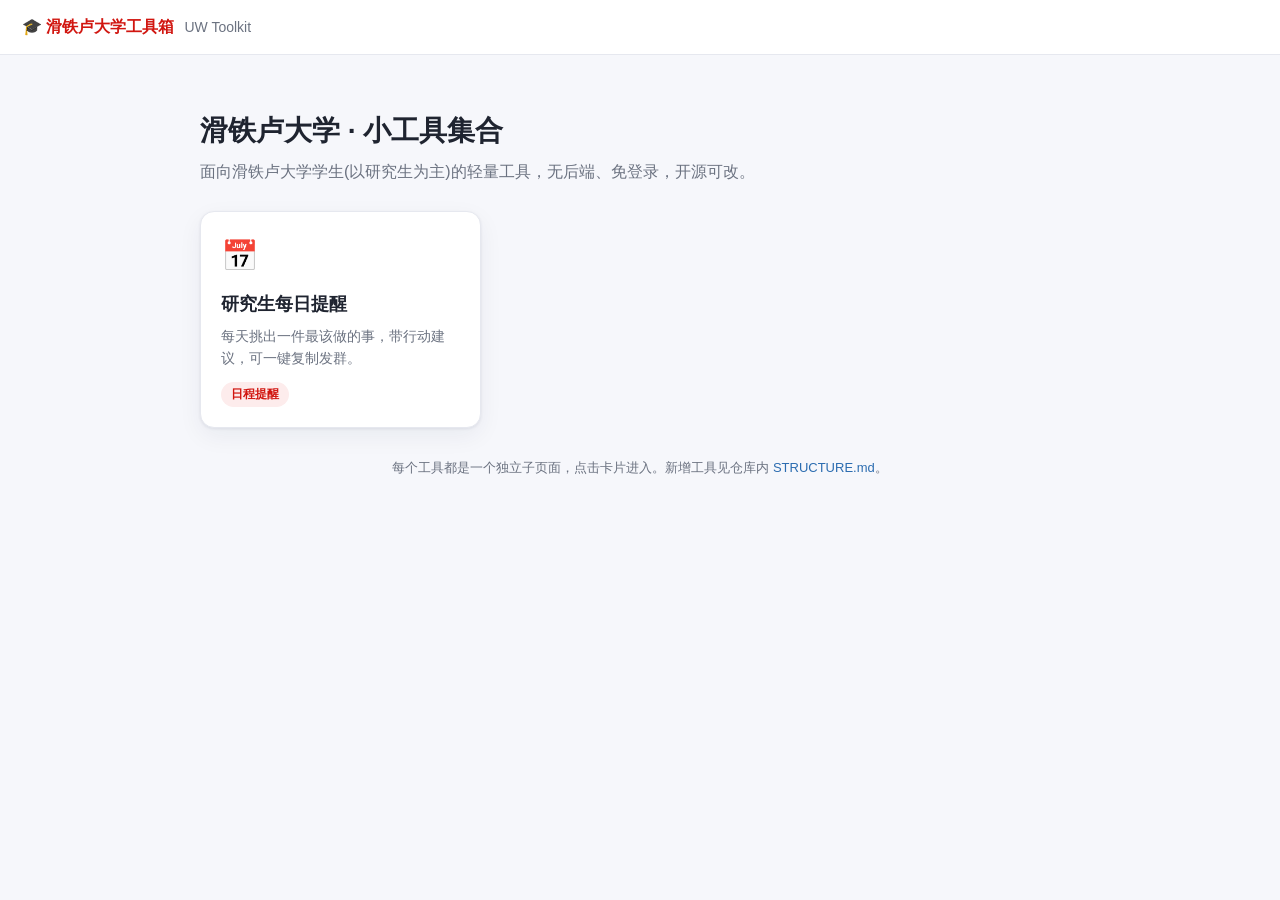
==== index.html @ 338a05df "滑铁卢大学工具箱：研究生每日提醒 + 子App框架 - 主站 index.html 从 apps/manifest.json 自动列出子工具 - 子App daily-reminder：每日提醒/日期" ====
<!DOCTYPE html>
<html lang="zh-CN">
<head>
  <meta charset="UTF-8" />
  <meta name="viewport" content="width=device-width, initial-scale=1.0" />
  <title>滑铁卢大学工具箱 · UW Toolkit</title>
  <link rel="stylesheet" href="assets/style.css" />
</head>
<body>
  <header class="topbar">
    <span class="brand">🎓 滑铁卢大学工具箱</span>
    <span class="crumb">UW Toolkit</span>
  </header>

  <main class="wrap">
    <section class="hero">
      <h1>滑铁卢大学 · 小工具集合</h1>
      <p class="sub">面向滑铁卢大学学生(以研究生为主)的轻量工具，无后端、免登录，开源可改。</p>
    </section>

    <section>
      <div id="app-grid" class="grid">
        <p class="muted">加载中…</p>
      </div>
    </section>

    <footer class="foot">
      <p>每个工具都是一个独立子页面，点击卡片进入。新增工具见仓库内
        <a href="STRUCTURE.md">STRUCTURE.md</a>。</p>
    </footer>
  </main>

  <script>
    fetch('apps/manifest.json')
      .then(function (r) { return r.json(); })
      .then(function (apps) {
        var grid = document.getElementById('app-grid');
        grid.innerHTML = '';
        if (!apps.length) {
          grid.innerHTML = '<p class="muted">还没有子工具，欢迎按 STRUCTURE.md 添加。</p>';
          return;
        }
        apps.forEach(function (a) {
          var card = document.createElement('a');
          card.className = 'app-card';
          card.href = a.path;
          card.innerHTML =
            '<div class="icon">' + (a.icon || '🔧') + '</div>' +
            '<h3>' + (a.title_zh || a.title_en || a.id) + '</h3>' +
            '<p>' + (a.desc_zh || a.desc_en || '') + '</p>' +
            (a.category ? '<span class="tag">' + a.category + '</span>' : '');
          grid.appendChild(card);
        });
      })
      .catch(function (e) {
        document.getElementById('app-grid').innerHTML =
          '<p class="muted">清单加载失败（本地直接打开时请用本地服务器预览）。' + e + '</p>';
      });
  </script>
</body>
</html>
---- assets/style.css ----
:root {
  --bg: #f6f7fb;
  --card: #ffffff;
  --ink: #1f2430;
  --muted: #6b7280;
  --line: #e6e8ef;
  --brand: #d11610;        /* UW Waterloo Red */
  --brand-ink: #ffffff;
  --accent: #2b6cb0;
  --radius: 14px;
  --shadow: 0 1px 3px rgba(20,30,60,.08), 0 8px 24px rgba(20,30,60,.06);
}
* { box-sizing: border-box; }
html, body { margin: 0; }
body {
  font-family: -apple-system, BlinkMacSystemFont, "Segoe UI", "PingFang SC",
    "Hiragino Sans GB", "Microsoft YaHei", sans-serif;
  background: var(--bg);
  color: var(--ink);
  line-height: 1.6;
}
a { color: var(--accent); text-decoration: none; }
a:hover { text-decoration: underline; }

/* 顶栏 */
.topbar {
  display: flex; align-items: center; gap: 10px;
  padding: 14px 22px; background: var(--card);
  border-bottom: 1px solid var(--line); position: sticky; top: 0; z-index: 10;
}
.brand { font-weight: 700; color: var(--brand); }
.crumb { color: var(--muted); font-size: 14px; }

.wrap { max-width: 920px; margin: 0 auto; padding: 28px 20px 60px; }

/* Hero */
.hero h1 { margin: 0 0 6px; font-size: 28px; }
.hero .sub { margin: 0; color: var(--muted); }
section { margin-top: 26px; }

/* 主站网格 */
.grid {
  display: grid; gap: 18px;
  grid-template-columns: repeat(auto-fill, minmax(260px, 1fr));
}
.app-card {
  display: block; background: var(--card); border: 1px solid var(--line);
  border-radius: var(--radius); padding: 20px; box-shadow: var(--shadow);
  transition: transform .12s ease, box-shadow .12s ease;
}
.app-card:hover { transform: translateY(-3px); text-decoration: none; box-shadow: 0 6px 30px rgba(20,30,60,.12); }
.app-card .icon { font-size: 30px; }
.app-card h3 { margin: 10px 0 6px; font-size: 18px; color: var(--ink); }
.app-card p { margin: 0; color: var(--muted); font-size: 14px; }
.app-card .tag {
  display: inline-block; margin-top: 12px; font-size: 12px; padding: 3px 10px;
  border-radius: 999px; background: #fdecec; color: var(--brand); font-weight: 600;
}

/* 控件 */
.controls { display: flex; flex-wrap: wrap; gap: 10px; align-items: center; }
.controls label { font-size: 14px; color: var(--muted); display: flex; align-items: center; gap: 8px; }
.btn {
  border: 1px solid var(--line); background: var(--card); color: var(--ink);
  padding: 9px 16px; border-radius: 10px; cursor: pointer; font-size: 14px;
}
.btn.primary { background: var(--brand); color: var(--brand-ink); border-color: var(--brand); font-weight: 600; }
.btn.ghost:hover { background: #f0f1f6; }
.btn.primary:hover { filter: brightness(1.05); }

/* 提醒卡片 */
.card.reminder {
  background: var(--card); border: 1px solid var(--line); border-radius: var(--radius);
  box-shadow: var(--shadow); padding: 20px;
}
#reminder-text {
  white-space: pre-wrap; margin: 0; font-family: "SF Mono", "Cascadia Code", Consolas, monospace;
  font-size: 14px; line-height: 1.75; color: var(--ink);
}

/* 表格 */
.table-head h2 { font-size: 18px; margin: 0 0 10px; }
.muted { color: var(--muted); font-weight: 400; font-size: 14px; }
.chips { display: flex; flex-wrap: wrap; gap: 8px; margin-bottom: 12px; }
.chip {
  border: 1px solid var(--line); background: var(--card); color: var(--muted);
  padding: 5px 13px; border-radius: 999px; cursor: pointer; font-size: 13px;
}
.chip.active { background: var(--ink); color: #fff; border-color: var(--ink); }
.table-scroll { overflow-x: auto; border: 1px solid var(--line); border-radius: var(--radius); background: var(--card); }
table { border-collapse: collapse; width: 100%; font-size: 14px; }
th, td { text-align: left; padding: 11px 14px; border-bottom: 1px solid var(--line); vertical-align: top; }
th { background: #fafbfe; color: var(--muted); font-weight: 600; position: sticky; top: 0; }
td.act { color: var(--muted); min-width: 220px; }
.cat { display: inline-block; padding: 2px 9px; border-radius: 6px; font-size: 12px; background: #eef1f7; color: #44506b; }
.cat-缴费 { background: #fdecea; color: #c0392b; }
.cat-退费 { background: #fdecea; color: #c0392b; }
.cat-毕业 { background: #fff4e0; color: #b9770e; }
.cat-选课 { background: #e8f3ff; color: #2563eb; }
.cat-退课 { background: #e8f3ff; color: #2563eb; }
.cat-考试 { background: #efeaff; color: #6b46c1; }
.cat-假期 { background: #e8f8ef; color: #1f8a4c; }
.cat-成绩 { background: #f0f4ff; color: #344675; }
.cat-Co-op { background: #fdf0f6; color: #b83280; }

.foot { margin-top: 30px; color: var(--muted); font-size: 13px; text-align: center; }
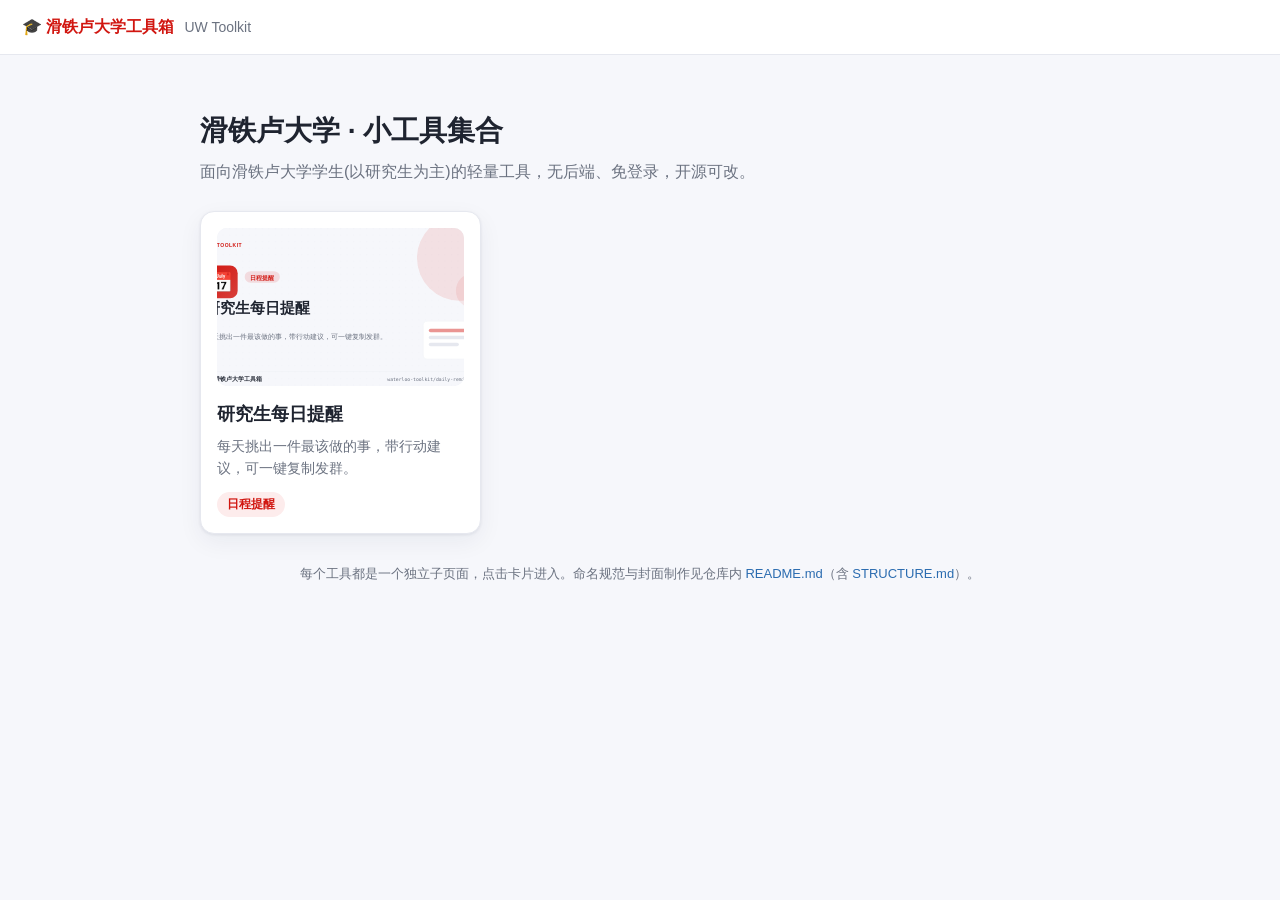
==== commit b89d7da9: "增加子 App 封面统一生成器与封面规范 - 新增 assets/gen_cover.py：统一生成 1200x630 cover.svg，按 category 自动配色 - 为 daily-remi" ====
--- a/index.html
+++ b/index.html
@@ -25,8 +25,8 @@
     </section>
 
     <footer class="foot">
-      <p>每个工具都是一个独立子页面，点击卡片进入。新增工具见仓库内
-        <a href="STRUCTURE.md">STRUCTURE.md</a>。</p>
+      <p>每个工具都是一个独立子页面，点击卡片进入。命名规范与封面制作见仓库内
+        <a href="README.md">README.md</a>（含 <a href="STRUCTURE.md">STRUCTURE.md</a>）。</p>
     </footer>
   </main>
 
@@ -44,8 +44,11 @@
           var card = document.createElement('a');
           card.className = 'app-card';
           card.href = a.path;
+          var cover = a.cover
+            ? '<img class="cover" src="' + a.cover + '" alt="' + (a.title_zh || a.id) + ' 封面" loading="lazy" />'
+            : '<div class="icon">' + (a.icon || '🔧') + '</div>';
           card.innerHTML =
-            '<div class="icon">' + (a.icon || '🔧') + '</div>' +
+            cover +
             '<h3>' + (a.title_zh || a.title_en || a.id) + '</h3>' +
             '<p>' + (a.desc_zh || a.desc_en || '') + '</p>' +
             (a.category ? '<span class="tag">' + a.category + '</span>' : '');
--- a/assets/style.css
+++ b/assets/style.css
@@ -45,12 +45,16 @@
 }
 .app-card {
   display: block; background: var(--card); border: 1px solid var(--line);
-  border-radius: var(--radius); padding: 20px; box-shadow: var(--shadow);
+  border-radius: var(--radius); padding: 16px; box-shadow: var(--shadow);
   transition: transform .12s ease, box-shadow .12s ease;
 }
 .app-card:hover { transform: translateY(-3px); text-decoration: none; box-shadow: 0 6px 30px rgba(20,30,60,.12); }
+.app-card .cover {
+  display: block; width: 100%; height: 158px; object-fit: cover;
+  border-radius: 10px; margin-bottom: 14px; background: #f0f1f6;
+}
 .app-card .icon { font-size: 30px; }
-.app-card h3 { margin: 10px 0 6px; font-size: 18px; color: var(--ink); }
+.app-card h3 { margin: 0 0 6px; font-size: 18px; color: var(--ink); }
 .app-card p { margin: 0; color: var(--muted); font-size: 14px; }
 .app-card .tag {
   display: inline-block; margin-top: 12px; font-size: 12px; padding: 3px 10px;
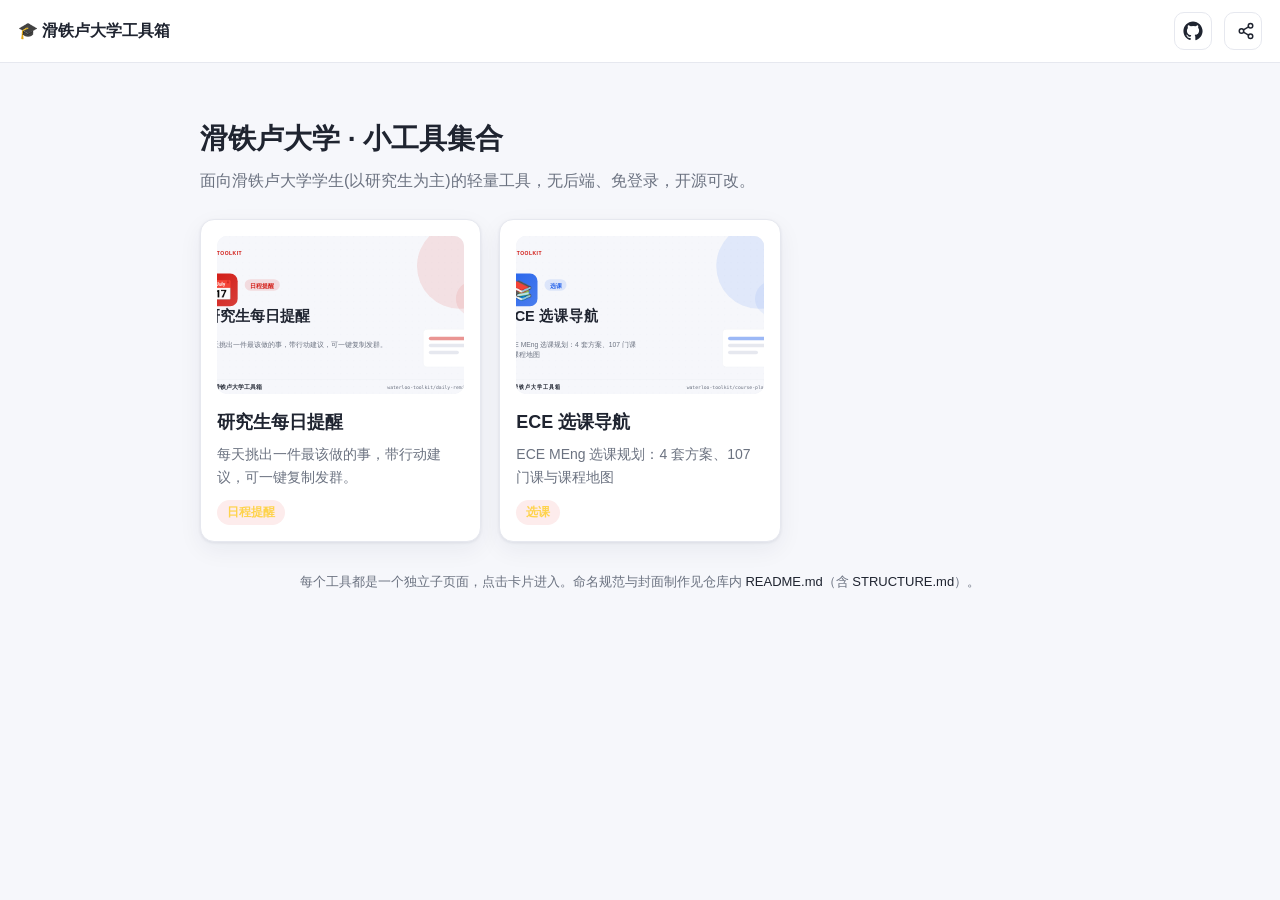
==== commit 0394e80b: "style: unify topbar across all pages — add GitHub + share buttons (top-actions) to course-planner an" ====
--- a/index.html
+++ b/index.html
@@ -8,8 +8,15 @@
 </head>
 <body>
   <header class="topbar">
-    <span class="brand">🎓 滑铁卢大学工具箱</span>
-    <span class="crumb">UW Toolkit</span>
+    <a class="brand" href="./">🎓 滑铁卢大学工具箱</a>
+    <div class="top-actions">
+      <a class="icon-btn" href="https://github.com/HairuoLiu/waterloo-toolkit" target="_blank" rel="noopener" aria-label="在 GitHub 查看源码" title="在 GitHub 查看源码">
+        <svg viewBox="0 0 24 24" width="20" height="20" fill="currentColor" aria-hidden="true"><path d="M12 .5C5.7.5.5 5.7.5 12c0 5.1 3.3 9.4 7.9 10.9.6.1.8-.3.8-.6v-2c-3.2.7-3.9-1.4-3.9-1.4-.5-1.3-1.3-1.7-1.3-1.7-1.1-.7.1-.7.1-.7 1.2.1 1.8 1.2 1.8 1.2 1 1.8 2.7 1.3 3.4 1 .1-.8.4-1.3.7-1.6-2.6-.3-5.3-1.3-5.3-5.7 0-1.3.5-2.3 1.2-3.1-.1-.3-.5-1.5.1-3.1 0 0 1-.3 3.3 1.2a11.5 11.5 0 0 1 6 0C17 4.7 18 5 18 5c.6 1.6.2 2.8.1 3.1.8.8 1.2 1.8 1.2 3.1 0 4.4-2.7 5.4-5.3 5.7.4.4.8 1.1.8 2.2v3.3c0 .3.2.7.8.6 4.6-1.5 7.9-5.8 7.9-10.9C23.5 5.7 18.3.5 12 .5z"/></svg>
+      </a>
+      <button class="icon-btn" id="share-btn" aria-label="分享此页面" title="分享此页面">
+        <svg viewBox="0 0 24 24" width="20" height="20" fill="none" stroke="currentColor" stroke-width="2" stroke-linecap="round" stroke-linejoin="round" aria-hidden="true"><circle cx="18" cy="5" r="3"/><circle cx="6" cy="12" r="3"/><circle cx="18" cy="19" r="3"/><line x1="8.6" y1="13.5" x2="15.4" y2="17.5"/><line x1="15.4" y1="6.5" x2="8.6" y2="10.5"/></svg>
+      </button>
+    </div>
   </header>
 
   <main class="wrap">
@@ -60,5 +67,28 @@
           '<p class="muted">清单加载失败（本地直接打开时请用本地服务器预览）。' + e + '</p>';
       });
   </script>
+
+  <div class="toast" id="toast" hidden></div>
+  <script>
+    (function () {
+      var sb = document.getElementById('share-btn');
+      function toast(m) {
+        var t = document.getElementById('toast'); if (!t) return;
+        t.textContent = m; t.hidden = false; clearTimeout(toast._t);
+        toast._t = setTimeout(function () { t.hidden = true; }, 1800);
+      }
+      function copy(u) {
+        if (navigator.clipboard && navigator.clipboard.writeText) return navigator.clipboard.writeText(u);
+        var ta = document.createElement('textarea'); ta.value = u; document.body.appendChild(ta); ta.select();
+        try { document.execCommand('copy'); } catch (e) {}
+        document.body.removeChild(ta); return Promise.resolve();
+      }
+      if (sb) sb.addEventListener('click', function () {
+        var d = { title: '滑铁卢大学工具箱', text: '滑铁卢大学工具箱 · UW Toolkit', url: location.href };
+        if (navigator.share) { navigator.share(d).catch(function () {}); }
+        else { copy(location.href).then(function () { toast('链接已复制，去分享吧'); }); }
+      });
+    })();
+  </script>
 </body>
 </html>
--- a/assets/style.css
+++ b/assets/style.css
@@ -4,9 +4,10 @@
   --ink: #1f2430;
   --muted: #6b7280;
   --line: #e6e8ef;
-  --brand: #d11610;        /* UW Waterloo Red */
-  --brand-ink: #ffffff;
-  --accent: #2b6cb0;
+  --brand: #FED34C;          /* UW Gold (Pantone 122) */
+  --brand-deep: #EAAB00;     /* UW Gold level 4 */
+  --brand-ink: #1f2430;      /* 黑字配金底 */
+  --accent: #1f2430;
   --radius: 14px;
   --shadow: 0 1px 3px rgba(20,30,60,.08), 0 8px 24px rgba(20,30,60,.06);
 }
@@ -22,14 +23,31 @@
 a { color: var(--accent); text-decoration: none; }
 a:hover { text-decoration: underline; }
 
-/* 顶栏 */
+/* ============================================================
+   顶栏（全站统一规范 · 每个页面都必须包含）
+   结构：左 = brand / 返回首页链接；右 = .top-actions（GitHub 源码 + 分享按钮）。
+   强制项：右上角必须同时有「GitHub 图标链接」和「分享按钮」，二者之间用分隔线隔开。
+   全站一致性由本文件唯一提供，子 App 禁止自创一套顶栏样式。
+   ============================================================ */
 .topbar {
-  display: flex; align-items: center; gap: 10px;
-  padding: 14px 22px; background: var(--card);
+  display: flex; align-items: center; justify-content: space-between; gap: 10px;
+  padding: 12px 18px; background: var(--card);
   border-bottom: 1px solid var(--line); position: sticky; top: 0; z-index: 10;
 }
-.brand { font-weight: 700; color: var(--brand); }
+.brand { display: flex; align-items: center; gap: 10px; font-weight: 700; color: var(--ink); }
+.brand:hover { text-decoration: none; }
+.uw-logo { display: inline-flex; }
+.uw-logo svg { display: block; }
+.brand-text { font-size: 16px; line-height: 1; }
 .crumb { color: var(--muted); font-size: 14px; }
+.top-actions { display: flex; align-items: center; gap: 6px; }
+.top-actions .icon-btn + .icon-btn { margin-left: 6px; padding-left: 12px; border-left: 1px solid var(--line); }
+.icon-btn {
+  width: 38px; height: 38px; border-radius: 10px; border: 1px solid var(--line);
+  background: var(--card); color: var(--ink); display: inline-flex;
+  align-items: center; justify-content: center; cursor: pointer; transition: all .12s ease;
+}
+.icon-btn:hover { text-decoration: none; background: #f0f1f6; border-color: var(--brand-deep); color: var(--brand-deep); }
 
 .wrap { max-width: 920px; margin: 0 auto; padding: 28px 20px 60px; }
 
@@ -71,6 +89,7 @@
 .btn.primary { background: var(--brand); color: var(--brand-ink); border-color: var(--brand); font-weight: 600; }
 .btn.ghost:hover { background: #f0f1f6; }
 .btn.primary:hover { filter: brightness(1.05); }
+.btn:disabled { opacity: .4; cursor: not-allowed; }
 
 /* 提醒卡片 */
 .card.reminder {
@@ -91,6 +110,12 @@
   padding: 5px 13px; border-radius: 999px; cursor: pointer; font-size: 13px;
 }
 .chip.active { background: var(--ink); color: #fff; border-color: var(--ink); }
+
+/* 学年已固化为静态 header（单一学年时不显示选择器），见 .year-badge */
+.year-badge {
+  font-size: 15px; font-weight: 700; color: var(--brand-ink);
+  background: var(--brand); padding: 6px 16px; border-radius: 999px; white-space: nowrap;
+}
 .table-scroll { overflow-x: auto; border: 1px solid var(--line); border-radius: var(--radius); background: var(--card); }
 table { border-collapse: collapse; width: 100%; font-size: 14px; }
 th, td { text-align: left; padding: 11px 14px; border-bottom: 1px solid var(--line); vertical-align: top; }
@@ -108,3 +133,215 @@
 .cat-Co-op { background: #fdf0f6; color: #b83280; }
 
 .foot { margin-top: 30px; color: var(--muted); font-size: 13px; text-align: center; }
+
+/* 视图切换 + 筛选区 */
+.view-head { display: flex; align-items: center; justify-content: space-between; gap: 12px; margin-top: 18px; flex-wrap: wrap; }
+.view-tabs { display: flex; gap: 8px; margin-top: 0; }
+.tab {
+  border: 1px solid var(--line); background: var(--card); color: var(--muted);
+  padding: 8px 16px; border-radius: 10px; cursor: pointer; font-size: 14px; font-weight: 600;
+}
+.tab.active { background: var(--brand); color: var(--brand-ink); border-color: var(--brand); }
+
+/* 月历 */
+.cal-section { margin-top: 18px; }
+.cal-nav { display: flex; align-items: center; gap: 10px; margin-bottom: 12px; flex-wrap: wrap; }
+.cal-title { font-size: 17px; font-weight: 700; min-width: 116px; text-align: center; }
+.cal-grid { background: var(--card); border: 1px solid var(--line); border-radius: var(--radius); overflow: hidden; }
+.cal-dow-row, .cal-cells { display: grid; grid-template-columns: repeat(7, 1fr); }
+.cal-dow-row span {
+  padding: 10px 0; text-align: center; font-size: 13px; color: var(--muted);
+  font-weight: 600; background: #fafbfe; border-bottom: 1px solid var(--line);
+}
+.cal-cell {
+  height: 94px; max-height: 94px; overflow: hidden;
+  border-right: 1px solid var(--line); border-bottom: 1px solid var(--line);
+  padding: 6px 6px; font-size: 12px; cursor: pointer; transition: background .1s ease;
+}
+.cal-cell:hover { background: #f3f5fb; }
+.cal-cell.empty { background: #fbfbfd; cursor: default; }
+.cal-cell.empty:hover { background: #fbfbfd; }
+.cal-cell.today { box-shadow: inset 0 0 0 2px var(--brand); }
+.daynum { font-weight: 700; font-size: 12px; color: var(--ink); margin-bottom: 4px; }
+.cal-cell.empty .daynum { display: none; }
+.cal-chip {
+  background: #fff; border: 1px solid var(--line); border-left: 3px solid #888;
+  border-radius: 6px; padding: 2px 5px; margin-bottom: 3px; font-size: 11px; line-height: 1.3;
+  white-space: nowrap; overflow: hidden; text-overflow: ellipsis;
+}
+.cal-chip:hover { filter: brightness(0.97); }
+.cal-more { font-size: 11px; color: var(--muted); padding-left: 4px; cursor: pointer; }
+
+/* 详情面板 */
+.cal-detail { margin-top: 16px; background: var(--card); border: 1px solid var(--line); border-radius: var(--radius); padding: 16px; box-shadow: var(--shadow); }
+.cal-detail-empty { color: var(--muted); }
+.cal-detail-head { font-weight: 700; margin-bottom: 10px; }
+.cal-detail-item { background: #fafbfe; border: 1px solid var(--line); border-radius: 8px; padding: 10px 12px; margin-bottom: 10px; }
+.cal-detail-item:last-child { margin-bottom: 0; }
+.cal-detail-item .zh { font-weight: 600; font-size: 15px; }
+.cal-detail-item .en { color: var(--muted); font-size: 13px; margin-top: 2px; }
+.cal-detail-item .meta { margin-top: 6px; display: flex; gap: 8px; align-items: center; flex-wrap: wrap; font-size: 12px; color: var(--muted); }
+.cal-detail-item .act { margin-top: 6px; color: #374151; font-size: 13px; line-height: 1.5; }
+
+
+  /* ===== 顶部提醒中心（今日/本周/本月） ===== */
+  .remind-hub {
+    margin-top: 22px; background: linear-gradient(180deg, #fffdf3 0%, #fff7df 100%);
+    border: 1px solid var(--brand); border-radius: var(--radius); box-shadow: var(--shadow);
+    padding: 16px 18px;
+  }
+  .remind-tabs { display: flex; gap: 8px; margin-bottom: 10px; flex-wrap: wrap; }
+  .rtab {
+    display: inline-flex; align-items: center; gap: 6px;
+    border: 1px solid var(--line); background: var(--card); color: var(--ink);
+    padding: 7px 14px; border-radius: 999px; cursor: pointer; font-size: 14px; font-weight: 600;
+    transition: all .12s ease;
+  }
+  .rtab:hover { border-color: var(--brand-deep); }
+  .rtab.active { background: var(--brand); color: var(--brand-ink); border-color: var(--brand-deep); }
+  /* copy-range 图标已移除：复制改由信息下方显式按钮承担 */
+  .remind-hint { font-size: 13px; color: var(--muted); line-height: 1.6; }
+  .remind-hint b, .remind-hint strong { color: var(--ink); font-weight: 600; }
+  .remind-body { display: none; }
+  /* 信息下方的显式“复制文案”按钮 */
+  .remind-copy {
+    margin-top: 12px; display: inline-flex; align-items: center; gap: 6px;
+    border: 1px solid var(--brand-deep); background: var(--brand); color: var(--brand-ink);
+    padding: 8px 16px; border-radius: 999px; cursor: pointer; font-size: 14px; font-weight: 600;
+    transition: background .12s ease, transform .12s ease;
+  }
+  .remind-copy:hover { background: var(--brand-deep); }
+  .remind-copy:active { transform: scale(.98); }
+  /* 提醒中心清单（今日/本周/本月具体节点 + 倒数） */
+  .rh-head { font-size: 14px; font-weight: 600; color: var(--ink); margin-bottom: 8px; }
+  .rh-head b { color: var(--brand-deep); }
+  .rh-list { list-style: none; margin: 0; padding: 0; display: flex; flex-direction: column; gap: 6px; }
+  .rh-item { display: flex; align-items: center; gap: 8px; font-size: 13px; }
+  .rh-dot { width: 8px; height: 8px; border-radius: 50%; flex: 0 0 8px; }
+  .rh-title { font-weight: 600; color: var(--ink); flex: 1 1 auto; min-width: 0; }
+  .rh-date { color: var(--muted); font-size: 12px; flex: 0 0 auto; }
+  .rh-tag { flex: 0 0 auto; font-size: 12px; padding: 1px 9px; border-radius: 999px; background: #eef1f7; color: #44506b; white-space: nowrap; }
+  .rh-tag.today { background: var(--brand); color: var(--brand-ink); font-weight: 600; }
+  .rh-tag.soon { background: #fff4e0; color: #b9770e; font-weight: 600; }
+  .rh-tag.ongoing { background: #e8f8ef; color: #1f8a4c; font-weight: 600; }
+  .rh-more { margin-top: 8px; font-size: 12px; color: var(--muted); }
+  .rh-empty { font-size: 13px; color: var(--muted); }
+  .rh-empty b { color: var(--ink); }
+
+  /* 控件微调 */
+  .controls .pick { font-weight: 600; color: var(--ink); }
+  .controls .pick input[type="date"] { font-family: inherit; padding: 8px 10px; border: 1px solid var(--line); border-radius: 10px; background: var(--card); color: var(--ink); }
+
+  /* ===== 主区 ===== */
+  .view-main { position: relative; min-width: 0; margin-top: 26px; }
+
+  /* ===== 浮动类别筛选（橱窗）—— 浮在日历右上角上方 ===== */
+  .cat-fab {
+    position: absolute; top: 2px; right: 2px; z-index: 40;
+    width: 46px; height: 46px; border-radius: 50%; border: none; cursor: pointer;
+    background: var(--brand); color: var(--brand-ink);
+    box-shadow: 0 6px 20px rgba(20,30,60,.18); display: flex; align-items: center; justify-content: center;
+    transition: transform .12s ease, box-shadow .12s ease;
+  }
+  .cat-fab:hover { transform: translateY(-2px); box-shadow: 0 10px 26px rgba(20,30,60,.24); }
+  .cat-fab:active { transform: translateY(0); }
+  .cat-fab-dot {
+    position: absolute; top: 6px; right: 6px; width: 12px; height: 12px; border-radius: 50%;
+    background: transparent; box-shadow: 0 0 0 2px #fff;
+  }
+  .cat-fab-dot.show { background: var(--accent); }
+  .cat-pop {
+    position: absolute; top: 54px; right: 2px; z-index: 41; width: 220px;
+    background: var(--card); border: 1px solid var(--line); border-radius: 14px;
+    box-shadow: 0 12px 40px rgba(20,30,60,.2); overflow: hidden;
+    animation: pop .14s ease;
+  }
+  .cat-pop-head {
+    display: flex; align-items: center; justify-content: space-between;
+    padding: 12px 14px; font-weight: 700; font-size: 14px; border-bottom: 1px solid var(--line);
+    background: #fffdf3;
+  }
+  .cat-pop-close {
+    width: 26px; height: 26px; border-radius: 50%; border: 1px solid var(--line);
+    background: #f6f7fb; color: var(--muted); font-size: 18px; line-height: 1; cursor: pointer;
+  }
+  .cat-pop-close:hover { background: #eceef4; color: var(--ink); }
+  .cat-pop-list { padding: 8px; display: flex; flex-direction: column; gap: 4px; max-height: 320px; overflow-y: auto; }
+  .cat-pop-item {
+    display: flex; align-items: center; gap: 10px; text-align: left;
+    border: 1px solid transparent; background: transparent; color: var(--ink);
+    padding: 9px 10px; border-radius: 9px; cursor: pointer; font-size: 14px; transition: all .12s ease;
+  }
+  .cat-pop-item:hover { background: #f3f5fb; }
+  .cat-pop-item.active { background: var(--brand); color: var(--brand-ink); font-weight: 600; }
+  .cat-pop-item .dot { width: 10px; height: 10px; border-radius: 50%; flex: 0 0 10px; }
+  .cat-pop-item.active .dot { box-shadow: 0 0 0 2px rgba(0,0,0,.25); }
+
+  /* 今日胶囊按钮 */
+  .btn.ghost.today-pill { background: var(--brand); color: var(--brand-ink); border-color: var(--brand-deep); font-weight: 600; }
+  .btn.ghost.today-pill:hover { background: var(--brand-deep); color: var(--brand-ink); filter: none; }
+
+  /* toast */
+  .toast {
+    position: fixed; left: 50%; bottom: 32px; transform: translateX(-50%);
+    z-index: 60; background: var(--brand-ink); color: #fff; padding: 10px 18px;
+    border-radius: 999px; font-size: 14px; box-shadow: 0 8px 24px rgba(20,30,60,.28);
+  }
+  .toast[hidden] { display: none; }
+
+  /* ===== 日期详情模态 ===== */
+  .detail-backdrop {
+    position: fixed; inset: 0; background: rgba(18,22,34,.5); -webkit-backdrop-filter: blur(2px); backdrop-filter: blur(2px);
+    display: none; align-items: flex-start; justify-content: center; z-index: 50; padding: 48px 16px;
+    overflow-y: auto;
+  }
+  .detail-backdrop.open { display: flex; }
+  .detail-modal {
+    position: relative; width: 100%; max-width: 560px; background: var(--card);
+    border-radius: 16px; box-shadow: 0 20px 60px rgba(15,23,42,.28); padding: 22px 22px 18px;
+    animation: pop .16s ease;
+  }
+  @keyframes pop { from { transform: translateY(8px) scale(.98); opacity: 0; } to { transform: none; opacity: 1; } }
+  .detail-close {
+    position: absolute; top: 12px; right: 14px; width: 32px; height: 32px; border-radius: 50%;
+    border: 1px solid var(--line); background: #f6f7fb; color: var(--muted); font-size: 20px;
+    line-height: 1; cursor: pointer;
+  }
+  .detail-close:hover { background: #eceef4; color: var(--ink); }
+  .detail-modal .cal-detail { margin-top: 6px; border: none; box-shadow: none; padding: 0; background: transparent; }
+  .detail-modal .cal-detail-head { font-size: 17px; }
+  .detail-modal .cal-detail-item { box-shadow: var(--shadow); }
+
+  /* ===== 响应式 ===== */
+  @media (max-width: 820px) {
+    .wrap { padding: 20px 14px 48px; }
+    .hero h1 { font-size: 23px; }
+    /* 移动端：日历格固定高度 + 裁剪，保证 6 行始终可见、不再随内容撑高 */
+    .cal-cell { height: 80px; max-height: 80px; overflow: hidden; font-size: 11px; padding: 4px 3px; }
+    .daynum { font-size: 11px; }
+    /* chip 允许换行（不再横向溢出截断），超出两行截断避免撑破格子 */
+    .cal-chip {
+      font-size: 10px; padding: 2px 4px; white-space: normal; line-height: 1.25;
+      display: -webkit-box; -webkit-line-clamp: 2; -webkit-box-orient: vertical; overflow: hidden;
+    }
+    .cal-nav { gap: 6px; }
+    .cal-title { min-width: 92px; font-size: 15px; }
+    .controls { gap: 8px; }
+    .controls .pick { width: 100%; display: flex; justify-content: space-between; align-items: center; }
+    .controls .btn { flex: 1 1 auto; }
+    .detail-backdrop { padding: 0; align-items: stretch; }
+    .detail-modal { max-width: none; border-radius: 0; min-height: 100%; padding-top: 28px; }
+    /* 浮动类别筛选 → 移动端同样浮在日历右上角 */
+    .cat-fab { top: 2px; right: 2px; width: 44px; height: 44px; }
+    .cat-pop {
+      top: 50px; right: 2px; width: min(220px, calc(100vw - 16px));
+      border-radius: 14px; box-shadow: 0 12px 40px rgba(20,30,60,.2); max-height: 60vh;
+    }
+    .cat-pop-list { max-height: 44vh; }
+  }
+  @media (max-width: 480px) {
+    .cal-cell { height: 66px; max-height: 66px; }
+    .cal-dow-row span { font-size: 11px; padding: 8px 0; }
+    .rtab { padding: 6px 13px; font-size: 13px; }
+    .cal-nav .btn { padding: 7px 10px; font-size: 13px; }
+  }
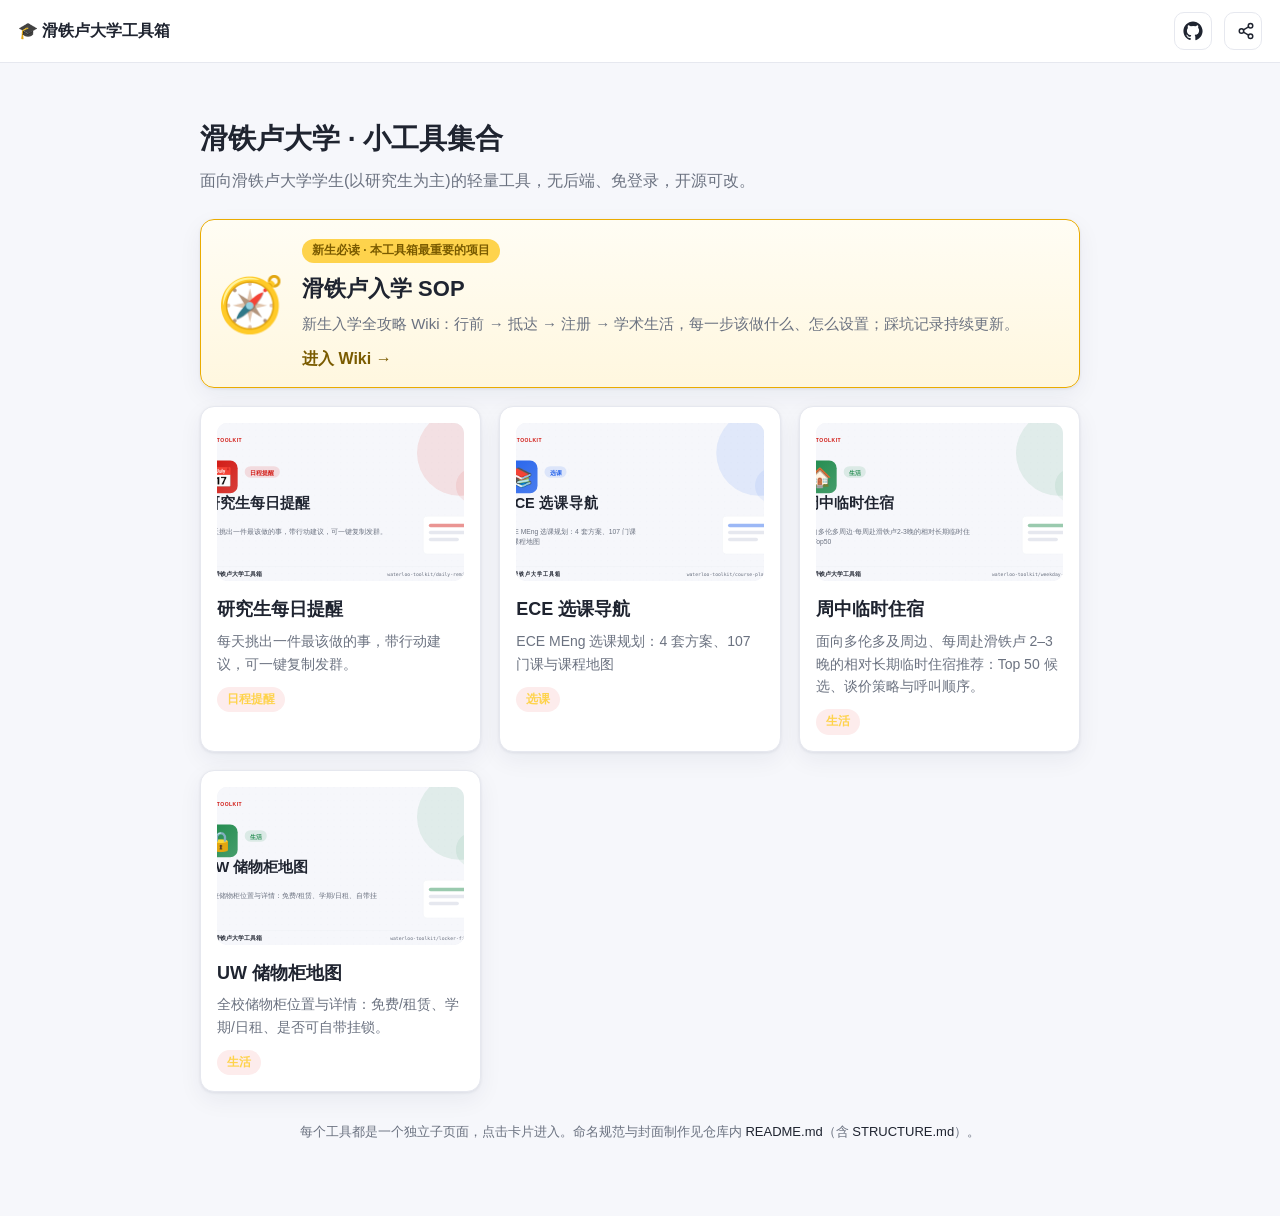
==== commit eadaf2c2: "feat(sop): add Waterloo onboarding SOP wiki (featured, top of site) + manifest/main/style wiring" ====
--- a/index.html
+++ b/index.html
@@ -47,18 +47,34 @@
           grid.innerHTML = '<p class="muted">还没有子工具，欢迎按 STRUCTURE.md 添加。</p>';
           return;
         }
+        // featured 置顶（其余保持原顺序）
+        apps = apps.slice().sort(function (a, b) { return (b.featured ? 1 : 0) - (a.featured ? 1 : 0); });
         apps.forEach(function (a) {
           var card = document.createElement('a');
-          card.className = 'app-card';
           card.href = a.path;
-          var cover = a.cover
-            ? '<img class="cover" src="' + a.cover + '" alt="' + (a.title_zh || a.id) + ' 封面" loading="lazy" />'
-            : '<div class="icon">' + (a.icon || '🔧') + '</div>';
-          card.innerHTML =
-            cover +
-            '<h3>' + (a.title_zh || a.title_en || a.id) + '</h3>' +
-            '<p>' + (a.desc_zh || a.desc_en || '') + '</p>' +
-            (a.category ? '<span class="tag">' + a.category + '</span>' : '');
+          if (a.featured) {
+            card.className = 'app-card featured';
+            card.innerHTML =
+              '<div class="feat-inner">' +
+                '<div class="feat-icon">' + (a.icon || '🧭') + '</div>' +
+                '<div class="feat-text">' +
+                  '<span class="feat-tag">新生必读 · 本工具箱最重要的项目</span>' +
+                  '<h3>' + (a.title_zh || a.title_en || a.id) + '</h3>' +
+                  '<p>' + (a.desc_zh || a.desc_en || '') + '</p>' +
+                  '<span class="feat-cta">进入 Wiki →</span>' +
+                '</div>' +
+              '</div>';
+          } else {
+            card.className = 'app-card';
+            var cover = a.cover
+              ? '<img class="cover" src="' + a.cover + '" alt="' + (a.title_zh || a.id) + ' 封面" loading="lazy" />'
+              : '<div class="icon">' + (a.icon || '🔧') + '</div>';
+            card.innerHTML =
+              cover +
+              '<h3>' + (a.title_zh || a.title_en || a.id) + '</h3>' +
+              '<p>' + (a.desc_zh || a.desc_en || '') + '</p>' +
+              (a.category ? '<span class="tag">' + a.category + '</span>' : '');
+          }
           grid.appendChild(card);
         });
       })
--- a/assets/style.css
+++ b/assets/style.css
@@ -48,6 +48,20 @@
   align-items: center; justify-content: center; cursor: pointer; transition: all .12s ease;
 }
 .icon-btn:hover { text-decoration: none; background: #f0f1f6; border-color: var(--brand-deep); color: var(--brand-deep); }
+
+/* 顶栏导航链接（可选）：子 App 若需要导航菜单，统一用 <nav class="topbar-nav"> 放在 .topbar 内。
+   桌面端靠右、与 .top-actions 相邻；移动端(≤680px)自动换行到第二行并左对齐（禁止堆在右上角）。 */
+.topbar-nav { display: flex; align-items: center; gap: 18px; font-size: 14px; color: var(--muted); margin-left: auto; }
+.topbar-nav a { color: var(--muted); text-decoration: none; white-space: nowrap; }
+.topbar-nav a:hover { color: var(--ink); }
+@media (max-width: 680px) {
+  .topbar { flex-wrap: wrap; }
+  .topbar-nav {
+    order: 3; flex-basis: 100%; margin-left: 0; justify-content: flex-start;
+    padding-top: 8px; margin-top: 6px; border-top: 1px solid var(--line);
+    flex-wrap: wrap; gap: 14px;
+  }
+}
 
 .wrap { max-width: 920px; margin: 0 auto; padding: 28px 20px 60px; }
 
@@ -345,3 +359,24 @@
     .rtab { padding: 6px 13px; font-size: 13px; }
     .cal-nav .btn { padding: 7px 10px; font-size: 13px; }
   }
+
+  /* 主站：Featured 大卡（如 SOP）— 占满整行、置顶、视觉强化 */
+  .app-card.featured {
+    grid-column: 1 / -1;
+    display: flex;
+    border: 1.5px solid var(--brand-deep);
+    background: linear-gradient(180deg, #fffdf4 0%, #fff7df 100%);
+  }
+  .app-card.featured .feat-inner { display: flex; gap: 18px; align-items: center; width: 100%; }
+  .app-card.featured .feat-icon { font-size: 54px; line-height: 1; flex: 0 0 auto; }
+  .app-card.featured .feat-text { flex: 1 1 auto; min-width: 0; }
+  .app-card.featured .feat-tag {
+    display: inline-block; font-size: 12px; font-weight: 700; color: #7a5b00;
+    background: var(--brand); padding: 2px 10px; border-radius: 999px; margin-bottom: 8px;
+  }
+  .app-card.featured h3 { font-size: 22px; margin: 0 0 6px; }
+  .app-card.featured p { margin: 0; color: var(--muted); font-size: 15px; }
+  .app-card.featured .feat-cta { display: inline-block; margin-top: 10px; font-weight: 700; color: #7a5b00; }
+  @media (max-width: 680px) {
+    .app-card.featured .feat-inner { flex-direction: column; align-items: flex-start; }
+  }
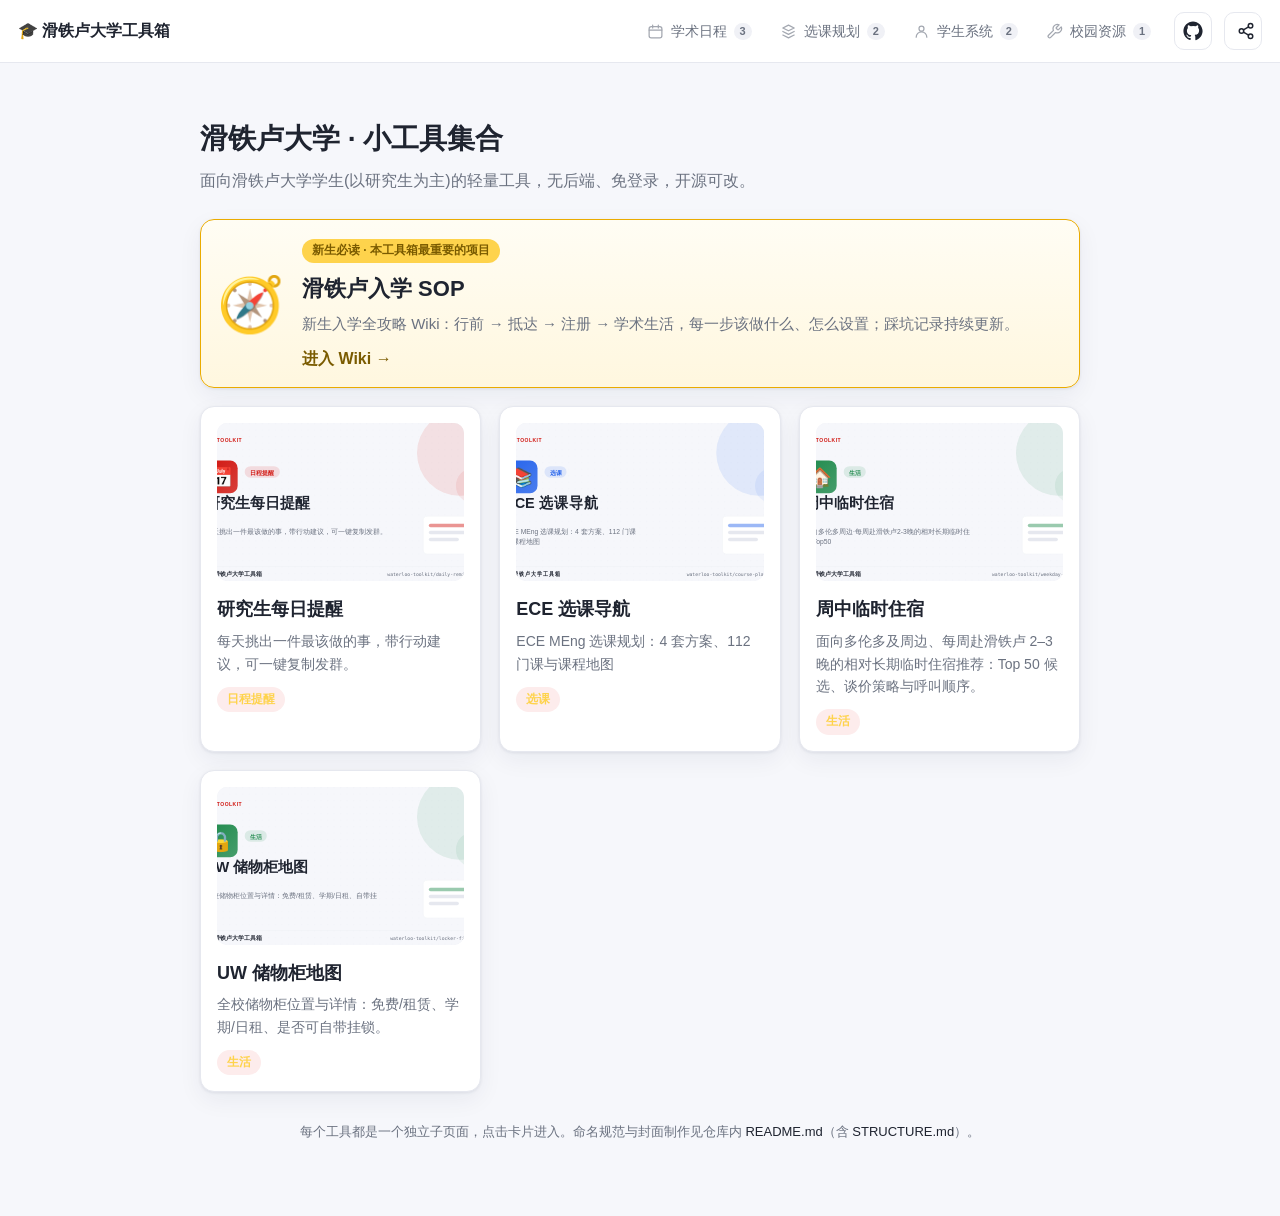
==== commit 7dfa18ce: "nav: 顶部分类导航，索引 8 个滑铁卢常用站点（学术/规划/系统/校园）" ====
--- a/index.html
+++ b/index.html
@@ -5,6 +5,7 @@
   <meta name="viewport" content="width=device-width, initial-scale=1.0" />
   <title>滑铁卢大学工具箱 · UW Toolkit</title>
   <link rel="stylesheet" href="assets/style.css" />
+  <link rel="stylesheet" href="assets/nav.css" />
 </head>
 <body>
   <header class="topbar">
@@ -36,6 +37,10 @@
         <a href="README.md">README.md</a>（含 <a href="STRUCTURE.md">STRUCTURE.md</a>）。</p>
     </footer>
   </main>
+
+  <!-- 顶部站点导航：滑铁卢常用站点分类索引（数据 / 行为分离，子 App 引入同样三行即可复用） -->
+  <script src="assets/nav-data.js"></script>
+  <script src="assets/nav.js"></script>
 
   <script>
     fetch('apps/manifest.json')
--- a/assets/nav.css
+++ b/assets/nav.css
@@ -0,0 +1,149 @@
+/* ============================================================
+   UW Toolkit · 顶部导航（滑铁卢站点索引）
+   设计基调：UW Gold 只做点睛，不铺陈；靠留白、层级与微交互建立质感。
+   依赖：assets/nav-data.js（数据）、assets/nav.js（行为）
+   ============================================================ */
+
+/* ---------- 容器 ---------- */
+.uw-nav { position: relative; margin-left: auto; }
+
+/* ---------- 分类标签 ---------- */
+.uw-nav-tabs { display: flex; align-items: center; gap: 2px; }
+
+.uw-tab {
+  display: inline-flex; align-items: center; gap: 7px;
+  padding: 8px 13px; border: 0; border-radius: 10px;
+  background: transparent; color: var(--muted);
+  font: inherit; font-size: 14px; font-weight: 500; line-height: 1;
+  cursor: pointer; white-space: nowrap;
+  transition: background .16s ease, color .16s ease;
+}
+.uw-tab:hover { background: #f0f1f6; color: var(--ink); }
+.uw-tab:focus-visible { outline: 2px solid var(--brand-deep); outline-offset: 1px; }
+.uw-tab[aria-expanded="true"] { background: #f0f1f6; color: var(--ink); }
+
+/* 标签小图标：默认降透明度，激活/悬浮时点亮为金 */
+.uw-tab-ico { display: inline-flex; width: 17px; height: 17px; opacity: .62;
+  transition: opacity .16s ease, color .16s ease; }
+.uw-tab-ico svg { width: 100%; height: 100%; display: block; }
+.uw-tab:hover .uw-tab-ico,
+.uw-tab[aria-expanded="true"] .uw-tab-ico { opacity: 1; color: var(--brand-deep); }
+
+/* 标签右侧的「数量」角标 */
+.uw-tab-count {
+  font-size: 11px; font-weight: 600; line-height: 1;
+  padding: 3px 6px; border-radius: 999px;
+  background: #f0f1f6; color: var(--muted);
+}
+.uw-tab[aria-expanded="true"] .uw-tab-count { background: var(--brand); color: var(--brand-ink); }
+
+/* ---------- 下拉面板 ---------- */
+.uw-nav-panels { position: relative; }
+
+.uw-panel {
+  position: absolute; top: calc(100% + 10px); right: 0; z-index: 40;
+  width: 372px; max-width: calc(100vw - 28px);
+  background: var(--card);
+  border: 1px solid var(--line);
+  border-radius: 16px;
+  box-shadow: 0 2px 6px rgba(20,30,60,.06), 0 18px 44px rgba(20,30,60,.13);
+  opacity: 0; visibility: hidden; transform: translateY(-6px) scale(.985);
+  transform-origin: top right;
+  transition: opacity .18s ease, transform .18s ease, visibility .18s;
+  overflow: hidden;
+}
+.uw-panel.is-open { opacity: 1; visibility: visible; transform: none; }
+
+/* 面板顶部一条金色细线：品牌锚点 */
+.uw-panel::before {
+  content: ""; display: block; height: 3px;
+  background: linear-gradient(90deg, var(--brand-deep), var(--brand));
+}
+
+/* ---------- 面板头 ---------- */
+.uw-panel-head { padding: 15px 18px 13px; border-bottom: 1px solid var(--line); }
+.uw-panel-title {
+  display: flex; align-items: baseline; gap: 8px;
+  font-size: 15px; font-weight: 700; color: var(--ink); margin: 0 0 3px;
+}
+.uw-panel-title span { font-size: 11.5px; font-weight: 600; color: var(--muted); letter-spacing: .3px; }
+.uw-panel-desc { font-size: 12.5px; color: var(--muted); margin: 0; }
+
+/* ---------- 链接列表 ---------- */
+.uw-panel-items { padding: 7px; }
+
+.uw-item {
+  display: flex; align-items: flex-start; gap: 11px;
+  padding: 10px 11px; border-radius: 11px;
+  color: var(--ink); text-decoration: none;
+  transition: background .14s ease;
+}
+.uw-item:hover { background: #f7f8fc; text-decoration: none; }
+.uw-item:focus-visible { outline: 2px solid var(--brand-deep); outline-offset: -2px; }
+
+/* 条目图标：方形浅底，悬浮转金底 */
+.uw-item-ico {
+  flex: 0 0 auto; width: 32px; height: 32px; border-radius: 9px;
+  display: inline-flex; align-items: center; justify-content: center;
+  background: #f0f1f6; color: var(--muted);
+  transition: background .16s ease, color .16s ease;
+}
+.uw-item-ico svg { width: 17px; height: 17px; display: block; }
+.uw-item:hover .uw-item-ico { background: var(--brand); color: var(--brand-ink); }
+
+.uw-item-body { flex: 1 1 auto; min-width: 0; }
+
+.uw-item-name {
+  display: flex; align-items: center; gap: 6px; flex-wrap: wrap;
+  font-size: 14px; font-weight: 600; color: var(--ink); line-height: 1.35;
+}
+.uw-item-name em {
+  font-style: normal; font-size: 11.5px; font-weight: 500; color: var(--muted);
+}
+.uw-item-desc {
+  display: block; margin-top: 2px;
+  font-size: 12.5px; color: var(--muted); line-height: 1.5;
+}
+
+/* 「热门 / 官方」小徽标 */
+.uw-item .badge {
+  font-size: 10px; font-weight: 700; line-height: 1;
+  padding: 3px 6px; border-radius: 5px;
+  background: #fff4d6; color: #8a6100; letter-spacing: .2px;
+}
+
+/* 外链箭头：默认淡，悬浮时点亮并右移 */
+.uw-item-go {
+  flex: 0 0 auto; align-self: center;
+  width: 15px; height: 15px; color: #c3c8d4;
+  transition: transform .16s ease, color .16s ease;
+}
+.uw-item-go svg { width: 100%; height: 100%; display: block; }
+.uw-item:hover .uw-item-go { transform: translate(2px, -2px); color: var(--brand-deep); }
+
+/* ---------- 面板底注 ---------- */
+.uw-panel-foot {
+  padding: 9px 18px 11px; border-top: 1px solid var(--line);
+  font-size: 11.5px; color: #9aa1ae;
+}
+
+/* ---------- 移动端 ---------- */
+@media (max-width: 860px) {
+  .uw-nav { margin-left: 0; order: 3; flex-basis: 100%; }
+  .uw-nav-tabs {
+    padding-top: 8px; margin-top: 6px; border-top: 1px solid var(--line);
+    overflow-x: auto; -webkit-overflow-scrolling: touch;
+    scrollbar-width: none; gap: 6px;
+  }
+  .uw-nav-tabs::-webkit-scrollbar { display: none; }
+  .uw-tab { padding: 7px 11px; font-size: 13px; }
+  .uw-tab-count { display: none; }
+
+  /* 面板改为常规流布局，铺满宽度 */
+  .uw-panel {
+    position: static; width: auto; max-width: none;
+    margin-top: 8px; box-shadow: var(--shadow);
+    transform-origin: top center;
+  }
+  .uw-panel:not(.is-open) { display: none; }
+}
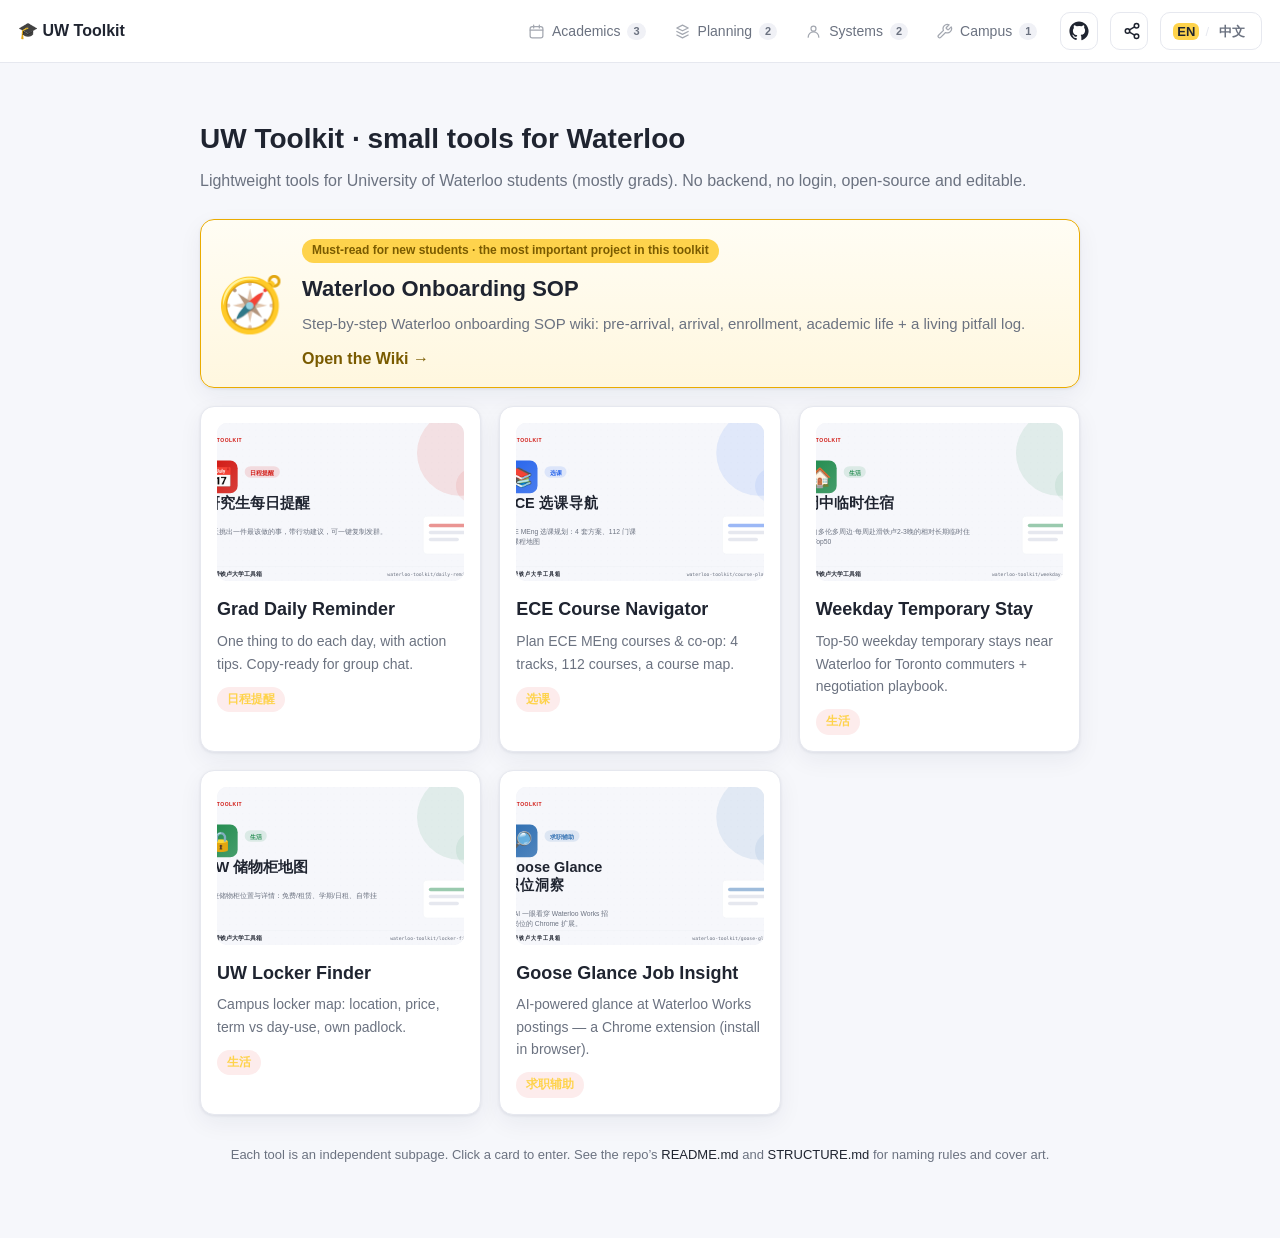
==== commit 0ffb2fdd: "feat(i18n): 主站与共享导航双语化（默认英文、右上角可切中文） - index.html 与 assets/nav.js / nav-data.js 接入 data-i18n 与 UW_I1" ====
--- a/index.html
+++ b/index.html
@@ -1,20 +1,24 @@
 <!DOCTYPE html>
-<html lang="zh-CN">
+<html lang="en" data-lang="en">
 <head>
   <meta charset="UTF-8" />
   <meta name="viewport" content="width=device-width, initial-scale=1.0" />
-  <title>滑铁卢大学工具箱 · UW Toolkit</title>
+  <title data-i18n="home.title">UW Toolkit · lightweight tools for Waterloo students</title>
   <link rel="stylesheet" href="assets/style.css" />
   <link rel="stylesheet" href="assets/nav.css" />
+  <link rel="stylesheet" href="assets/i18n.css" />
+  <script src="assets/i18n.js"></script>
+  <script src="assets/i18n/home.js"></script>
+  <script src="assets/i18n/nav.js"></script>
 </head>
 <body>
   <header class="topbar">
-    <a class="brand" href="./">🎓 滑铁卢大学工具箱</a>
+    <a class="brand" href="./" data-i18n="home.brand">🎓 UW Toolkit</a>
     <div class="top-actions">
-      <a class="icon-btn" href="https://github.com/HairuoLiu/waterloo-toolkit" target="_blank" rel="noopener" aria-label="在 GitHub 查看源码" title="在 GitHub 查看源码">
+      <a class="icon-btn" href="https://github.com/HairuoLiu/waterloo-toolkit" target="_blank" rel="noopener" data-i18n-attr="aria-label:home.github;title:home.github">
         <svg viewBox="0 0 24 24" width="20" height="20" fill="currentColor" aria-hidden="true"><path d="M12 .5C5.7.5.5 5.7.5 12c0 5.1 3.3 9.4 7.9 10.9.6.1.8-.3.8-.6v-2c-3.2.7-3.9-1.4-3.9-1.4-.5-1.3-1.3-1.7-1.3-1.7-1.1-.7.1-.7.1-.7 1.2.1 1.8 1.2 1.8 1.2 1 1.8 2.7 1.3 3.4 1 .1-.8.4-1.3.7-1.6-2.6-.3-5.3-1.3-5.3-5.7 0-1.3.5-2.3 1.2-3.1-.1-.3-.5-1.5.1-3.1 0 0 1-.3 3.3 1.2a11.5 11.5 0 0 1 6 0C17 4.7 18 5 18 5c.6 1.6.2 2.8.1 3.1.8.8 1.2 1.8 1.2 3.1 0 4.4-2.7 5.4-5.3 5.7.4.4.8 1.1.8 2.2v3.3c0 .3.2.7.8.6 4.6-1.5 7.9-5.8 7.9-10.9C23.5 5.7 18.3.5 12 .5z"/></svg>
       </a>
-      <button class="icon-btn" id="share-btn" aria-label="分享此页面" title="分享此页面">
+      <button class="icon-btn" id="share-btn" data-i18n-attr="aria-label:home.share.btn;title:home.share.btn">
         <svg viewBox="0 0 24 24" width="20" height="20" fill="none" stroke="currentColor" stroke-width="2" stroke-linecap="round" stroke-linejoin="round" aria-hidden="true"><circle cx="18" cy="5" r="3"/><circle cx="6" cy="12" r="3"/><circle cx="18" cy="19" r="3"/><line x1="8.6" y1="13.5" x2="15.4" y2="17.5"/><line x1="15.4" y1="6.5" x2="8.6" y2="10.5"/></svg>
       </button>
     </div>
@@ -22,19 +26,25 @@
 
   <main class="wrap">
     <section class="hero">
-      <h1>滑铁卢大学 · 小工具集合</h1>
-      <p class="sub">面向滑铁卢大学学生(以研究生为主)的轻量工具，无后端、免登录，开源可改。</p>
+      <h1 data-i18n="home.hero.title">UW Toolkit · small tools for Waterloo</h1>
+      <p class="sub" data-i18n="home.hero.sub">Lightweight tools for University of Waterloo students (mostly grads). No backend, no login, open-source and editable.</p>
     </section>
 
     <section>
       <div id="app-grid" class="grid">
-        <p class="muted">加载中…</p>
+        <p class="muted" data-i18n="home.loading">Loading…</p>
       </div>
     </section>
 
     <footer class="foot">
-      <p>每个工具都是一个独立子页面，点击卡片进入。命名规范与封面制作见仓库内
-        <a href="README.md">README.md</a>（含 <a href="STRUCTURE.md">STRUCTURE.md</a>）。</p>
+      <p>
+        <span data-i18n="home.footer.lead">Each tool is an independent subpage. Click a card to enter.</span>
+        <span data-i18n="home.footer.note"> See the repo’s</span>
+        <a href="README.md">README.md</a>
+        <span data-i18n="home.footer.and"> and</span>
+        <a href="STRUCTURE.md">STRUCTURE.md</a>
+        <span data-i18n="home.footer.tail"> for naming rules and cover art.</span>
+      </p>
     </footer>
   </main>
 
@@ -43,50 +53,73 @@
   <script src="assets/nav.js"></script>
 
   <script>
+    /* 卡片渲染：从 apps/manifest.json 取数，按当前语言渲染；切换语言时重渲染 */
+    var __apps = null;
+    function catOf(a) {
+      var en = (window.UW_I18N && UW_I18N.get && UW_I18N.get() === 'en');
+      return en ? (a.category_en || a.category) : (a.category || a.category_en);
+    }
+    function renderCards(apps) {
+      var grid = document.getElementById('app-grid');
+      if (!grid) return;
+      grid.innerHTML = '';
+      if (!apps || !apps.length) {
+        grid.innerHTML = '<p class="muted">' + (window.UW_I18N && UW_I18N.t ? UW_I18N.t('home.empty', 'No tools yet — add one following STRUCTURE.md.') : 'No tools yet.') + '</p>';
+        return;
+      }
+      // featured 置顶（其余保持原顺序）
+      apps = apps.slice().sort(function (a, b) { return (b.featured ? 1 : 0) - (a.featured ? 1 : 0); });
+      apps.forEach(function (a) {
+        var card = document.createElement('a');
+        card.href = a.path;
+        var title = UW_I18N.pick(a, 'title');
+        var desc = UW_I18N.pick(a, 'desc');
+        if (a.featured) {
+          card.className = 'app-card featured';
+          card.innerHTML =
+            '<div class="feat-inner">' +
+              '<div class="feat-icon">' + (a.icon || '🧭') + '</div>' +
+              '<div class="feat-text">' +
+                '<span class="feat-tag">' + UW_I18N.t('home.featured.tag', 'Must-read for new students') + '</span>' +
+                '<h3>' + title + '</h3>' +
+                '<p>' + desc + '</p>' +
+                '<span class="feat-cta">' + UW_I18N.t('home.featured.cta', 'Open the Wiki →') + '</span>' +
+              '</div>' +
+            '</div>';
+        } else {
+          card.className = 'app-card';
+          var cover = a.cover
+            ? '<img class="cover" src="' + a.cover + '" alt="' + title + '" loading="lazy" />'
+            : '<div class="icon">' + (a.icon || '🔧') + '</div>';
+          var tag = catOf(a);
+          card.innerHTML =
+            cover +
+            '<h3>' + title + '</h3>' +
+            '<p>' + desc + '</p>' +
+            (tag ? '<span class="tag">' + tag + '</span>' : '');
+        }
+        grid.appendChild(card);
+      });
+    }
+
     fetch('apps/manifest.json')
       .then(function (r) { return r.json(); })
       .then(function (apps) {
-        var grid = document.getElementById('app-grid');
-        grid.innerHTML = '';
-        if (!apps.length) {
-          grid.innerHTML = '<p class="muted">还没有子工具，欢迎按 STRUCTURE.md 添加。</p>';
-          return;
-        }
-        // featured 置顶（其余保持原顺序）
-        apps = apps.slice().sort(function (a, b) { return (b.featured ? 1 : 0) - (a.featured ? 1 : 0); });
-        apps.forEach(function (a) {
-          var card = document.createElement('a');
-          card.href = a.path;
-          if (a.featured) {
-            card.className = 'app-card featured';
-            card.innerHTML =
-              '<div class="feat-inner">' +
-                '<div class="feat-icon">' + (a.icon || '🧭') + '</div>' +
-                '<div class="feat-text">' +
-                  '<span class="feat-tag">新生必读 · 本工具箱最重要的项目</span>' +
-                  '<h3>' + (a.title_zh || a.title_en || a.id) + '</h3>' +
-                  '<p>' + (a.desc_zh || a.desc_en || '') + '</p>' +
-                  '<span class="feat-cta">进入 Wiki →</span>' +
-                '</div>' +
-              '</div>';
-          } else {
-            card.className = 'app-card';
-            var cover = a.cover
-              ? '<img class="cover" src="' + a.cover + '" alt="' + (a.title_zh || a.id) + ' 封面" loading="lazy" />'
-              : '<div class="icon">' + (a.icon || '🔧') + '</div>';
-            card.innerHTML =
-              cover +
-              '<h3>' + (a.title_zh || a.title_en || a.id) + '</h3>' +
-              '<p>' + (a.desc_zh || a.desc_en || '') + '</p>' +
-              (a.category ? '<span class="tag">' + a.category + '</span>' : '');
-          }
-          grid.appendChild(card);
-        });
+        __apps = apps;
+        renderCards(apps);
       })
       .catch(function (e) {
-        document.getElementById('app-grid').innerHTML =
-          '<p class="muted">清单加载失败（本地直接打开时请用本地服务器预览）。' + e + '</p>';
+        var grid = document.getElementById('app-grid');
+        if (grid) grid.innerHTML =
+          '<p class="muted">' + (window.UW_I18N && UW_I18N.t ? UW_I18N.t('home.fail', 'Failed to load the list.') : 'Failed.') + ' ' + e + '</p>';
       });
+
+    if (window.UW_I18N && UW_I18N.onChange) {
+      UW_I18N.onChange(function () {
+        if (__apps) renderCards(__apps);
+        UW_I18N.apply(document);
+      });
+    }
   </script>
 
   <div class="toast" id="toast" hidden></div>
@@ -105,11 +138,18 @@
         document.body.removeChild(ta); return Promise.resolve();
       }
       if (sb) sb.addEventListener('click', function () {
-        var d = { title: '滑铁卢大学工具箱', text: '滑铁卢大学工具箱 · UW Toolkit', url: location.href };
+        var title = (window.UW_I18N && UW_I18N.t) ? UW_I18N.t('home.share.title', 'UW Toolkit') : 'UW Toolkit';
+        var d = { title: title, text: title, url: location.href };
         if (navigator.share) { navigator.share(d).catch(function () {}); }
-        else { copy(location.href).then(function () { toast('链接已复制，去分享吧'); }); }
+        else { copy(location.href).then(function () { toast((window.UW_I18N && UW_I18N.t) ? UW_I18N.t('home.share.copied', 'Link copied.') : 'Copied.'); }); }
       });
     })();
   </script>
+
+  <script>
+    /* 框架挂载语言切换按钮并应用静态词典（data-i18n / data-i18n-attr） */
+    if (window.UW_I18N && UW_I18N.mountToggle) UW_I18N.mountToggle();
+    if (window.UW_I18N && UW_I18N.apply) UW_I18N.apply(document);
+  </script>
 </body>
 </html>
--- a/assets/nav.css
+++ b/assets/nav.css
@@ -38,21 +38,24 @@
 .uw-tab[aria-expanded="true"] .uw-tab-count { background: var(--brand); color: var(--brand-ink); }
 
 /* ---------- 下拉面板 ---------- */
-.uw-nav-panels { position: relative; }
+/* 每个分类 = 一个相对定位的 .uw-nav-item（标签 + 其下拉面板同属一项），
+   面板默认贴着该标签左下缘展开；最后一个分类的面板右对齐以防超出视口。 */
+.uw-nav-item { position: relative; }
 
 .uw-panel {
-  position: absolute; top: calc(100% + 10px); right: 0; z-index: 40;
+  position: absolute; top: calc(100% + 10px); left: 0; z-index: 40;
   width: 372px; max-width: calc(100vw - 28px);
   background: var(--card);
   border: 1px solid var(--line);
   border-radius: 16px;
   box-shadow: 0 2px 6px rgba(20,30,60,.06), 0 18px 44px rgba(20,30,60,.13);
   opacity: 0; visibility: hidden; transform: translateY(-6px) scale(.985);
-  transform-origin: top right;
+  transform-origin: top left;
   transition: opacity .18s ease, transform .18s ease, visibility .18s;
   overflow: hidden;
 }
 .uw-panel.is-open { opacity: 1; visibility: visible; transform: none; }
+.uw-nav-item:last-child .uw-panel { left: auto; right: 0; transform-origin: top right; }
 
 /* 面板顶部一条金色细线：品牌锚点 */
 .uw-panel::before {
@@ -121,29 +124,87 @@
 .uw-item-go svg { width: 100%; height: 100%; display: block; }
 .uw-item:hover .uw-item-go { transform: translate(2px, -2px); color: var(--brand-deep); }
 
-/* ---------- 面板底注 ---------- */
-.uw-panel-foot {
-  padding: 9px 18px 11px; border-top: 1px solid var(--line);
-  font-size: 11.5px; color: #9aa1ae;
-}
-
-/* ---------- 移动端 ---------- */
+/* ---------- 移动端触发按钮（仅窄屏显示，置于顶栏右侧） ---------- */
+.uw-mobile-trigger {
+  display: none;
+  align-items: center; gap: 7px;
+  height: 40px; padding: 0 13px;
+  border: 1px solid var(--line); border-left: 3px solid var(--brand-deep);
+  border-radius: 10px; background: var(--card); color: var(--ink);
+  font: inherit; font-size: 14px; font-weight: 600; line-height: 1;
+  cursor: pointer; white-space: nowrap; -webkit-tap-highlight-color: transparent;
+}
+.uw-mobile-trigger .uw-m-ico { display: inline-flex; width: 18px; height: 18px; color: var(--brand-deep); }
+.uw-mobile-trigger .uw-m-ico svg { width: 100%; height: 100%; }
+.uw-mobile-trigger:active { background: #f0f1f6; }
+
+/* ---------- 移动端底部抽屉（bottom sheet） ---------- */
+.uw-sheet-scrim {
+  position: fixed; inset: 0; z-index: 70;
+  background: rgba(15,20,35,.45);
+  opacity: 0; visibility: hidden;
+  transition: opacity .3s ease, visibility .3s;
+}
+.uw-sheet-scrim.is-open { opacity: 1; visibility: visible; }
+
+.uw-sheet {
+  position: fixed; left: 0; right: 0; bottom: 0; z-index: 80;
+  display: flex; flex-direction: column;
+  max-height: 90vh; max-height: 90dvh;
+  background: var(--card);
+  border-radius: 22px 22px 0 0;
+  box-shadow: 0 -8px 40px rgba(20,30,60,.22);
+  transform: translateY(100%); visibility: hidden; pointer-events: none;
+  transition: transform .32s cubic-bezier(.22,.61,.36,1), visibility .32s;
+}
+.uw-sheet.is-open { transform: translateY(0); visibility: visible; pointer-events: auto; }
+
+.uw-sheet-grab { width: 38px; height: 4px; border-radius: 999px; background: #d7dae3; margin: 8px auto 0; }
+.uw-sheet-head {
+  display: flex; align-items: flex-start; justify-content: space-between;
+  padding: 4px 18px 8px; border-bottom: 1px solid var(--line);
+}
+.uw-sheet-title { font-size: 17px; font-weight: 700; color: var(--ink); }
+.uw-sheet-sub { margin-top: 1px; font-size: 12px; color: var(--muted); }
+.uw-sheet-close {
+  flex: 0 0 auto; width: 36px; height: 36px; border: 0; border-radius: 50%;
+  background: #f0f1f6; color: var(--muted); font-size: 20px; line-height: 1;
+  cursor: pointer; transition: background .14s ease, color .14s ease;
+}
+.uw-sheet-close:hover, .uw-sheet-close:active { background: #e7e9f1; color: var(--ink); }
+
+.uw-sheet-body { overflow-y: auto; -webkit-overflow-scrolling: touch; padding: 0 10px; }
+.uw-sheet-cat { padding: 2px 0; }
+.uw-sheet-cat + .uw-sheet-cat { border-top: 1px solid var(--line); }
+
+.uw-sheet-cat-head { display: flex; align-items: center; gap: 10px; padding: 11px 6px 6px; }
+.uw-sheet-cat-ico {
+  flex: 0 0 auto; width: 28px; height: 28px; border-radius: 8px;
+  display: inline-flex; align-items: center; justify-content: center;
+  background: #f0f1f6; color: var(--brand-deep);
+}
+.uw-sheet-cat-ico svg { width: 16px; height: 16px; }
+.uw-sheet-cat-name { font-size: 14.5px; font-weight: 700; color: var(--ink); }
+.uw-sheet-cat-en { font-size: 11px; font-weight: 600; color: var(--muted); letter-spacing: .3px; }
+.uw-sheet-cat-count {
+  margin-left: auto; font-size: 11px; font-weight: 600; color: var(--muted);
+  background: #f0f1f6; padding: 2px 7px; border-radius: 999px;
+}
+
+.uw-sheet .uw-item { min-height: 48px; padding: 10px 8px; -webkit-tap-highlight-color: transparent; }
+.uw-sheet .uw-item:active { background: #f2f4fa; }
+
+body.uw-no-scroll { overflow: hidden; }
+
+/* ---------- 响应式断点 ---------- */
+@media (min-width: 861px) {
+  .uw-mobile-trigger, .uw-sheet, .uw-sheet-scrim { display: none !important; }
+}
 @media (max-width: 860px) {
-  .uw-nav { margin-left: 0; order: 3; flex-basis: 100%; }
-  .uw-nav-tabs {
-    padding-top: 8px; margin-top: 6px; border-top: 1px solid var(--line);
-    overflow-x: auto; -webkit-overflow-scrolling: touch;
-    scrollbar-width: none; gap: 6px;
-  }
-  .uw-nav-tabs::-webkit-scrollbar { display: none; }
-  .uw-tab { padding: 7px 11px; font-size: 13px; }
-  .uw-tab-count { display: none; }
-
-  /* 面板改为常规流布局，铺满宽度 */
-  .uw-panel {
-    position: static; width: auto; max-width: none;
-    margin-top: 8px; box-shadow: var(--shadow);
-    transform-origin: top center;
-  }
-  .uw-panel:not(.is-open) { display: none; }
-}
+  .uw-nav { display: none; }
+  .uw-mobile-trigger { display: inline-flex; }
+}
+
+@media (prefers-reduced-motion: reduce) {
+  .uw-sheet, .uw-sheet-scrim { transition: none; }
+}
--- a/assets/i18n.css
+++ b/assets/i18n.css
@@ -0,0 +1,80 @@
+/* ============================================================
+   内联双语（长文正文用）
+   ------------------------------------------------------------
+   并列写法：<span lang="zh">中文</span><span lang="en">English</span>
+   由 <html data-lang> 决定显示哪一个；两者都保留在 DOM 里，
+   因此全文搜索 / 目录锚点 / 打印都不会丢内容。
+   ============================================================ */
+html[data-lang="en"] [lang="zh"],
+html[data-lang="zh"] [lang="en"] {
+  display: none !important;
+}
+
+/* 语言切换按钮样式
+   ------------------------------------------------------------
+   独立文件（不与 style.css 合并，降低并行合并冲突）。
+   引入：<link rel="stylesheet" href="assets/i18n.css">
+   变量全部复用 style.css 的 --line / --ink / --muted / --brand*
+   基调：与 .icon-btn 同级、同高（38px）、圆角 10px、金线点睛。
+   ============================================================ */
+
+.uw-lang-toggle {
+  display: inline-flex;
+  align-items: center;
+  gap: 6px;
+  height: 38px;
+  padding: 0 12px;
+  border: 1px solid var(--line);
+  border-radius: 10px;
+  background: var(--card);
+  color: var(--muted);
+  font: inherit;
+  font-size: 13px;
+  font-weight: 600;
+  line-height: 1;
+  white-space: nowrap;
+  cursor: pointer;
+  -webkit-tap-highlight-color: transparent;
+  transition: background .14s ease, color .14s ease, border-color .14s ease;
+}
+.uw-lang-toggle:hover {
+  background: #f0f1f6;
+  border-color: var(--brand-deep);
+  color: var(--brand-deep);
+  text-decoration: none;
+}
+.uw-lang-toggle:focus-visible {
+  outline: 2px solid var(--brand-deep);
+  outline-offset: 1px;
+}
+
+/* 分隔符 */
+.uw-lang-toggle .uw-lang-sep {
+  color: var(--line);
+  font-weight: 400;
+  user-select: none;
+}
+
+/* 语言选项：当前语言高亮（金底黑字），另一语言静默 */
+.uw-lang-toggle .uw-lang-opt {
+  padding: 2px 4px;
+  border-radius: 6px;
+  color: var(--muted);
+  transition: background .14s ease, color .14s ease;
+}
+.uw-lang-toggle .uw-lang-opt.is-active {
+  background: var(--brand);
+  color: var(--brand-ink);
+}
+
+/* 顶栏内与 .icon-btn 之间加一条细分隔线（与 .top-actions 的现有分隔风格一致） */
+.top-actions .uw-lang-toggle + .icon-btn,
+.top-actions .icon-btn + .uw-lang-toggle {
+  margin-left: 6px;
+  padding-left: 12px;
+  border-left: 1px solid var(--line);
+}
+
+@media (prefers-reduced-motion: reduce) {
+  .uw-lang-toggle { transition: none; }
+}
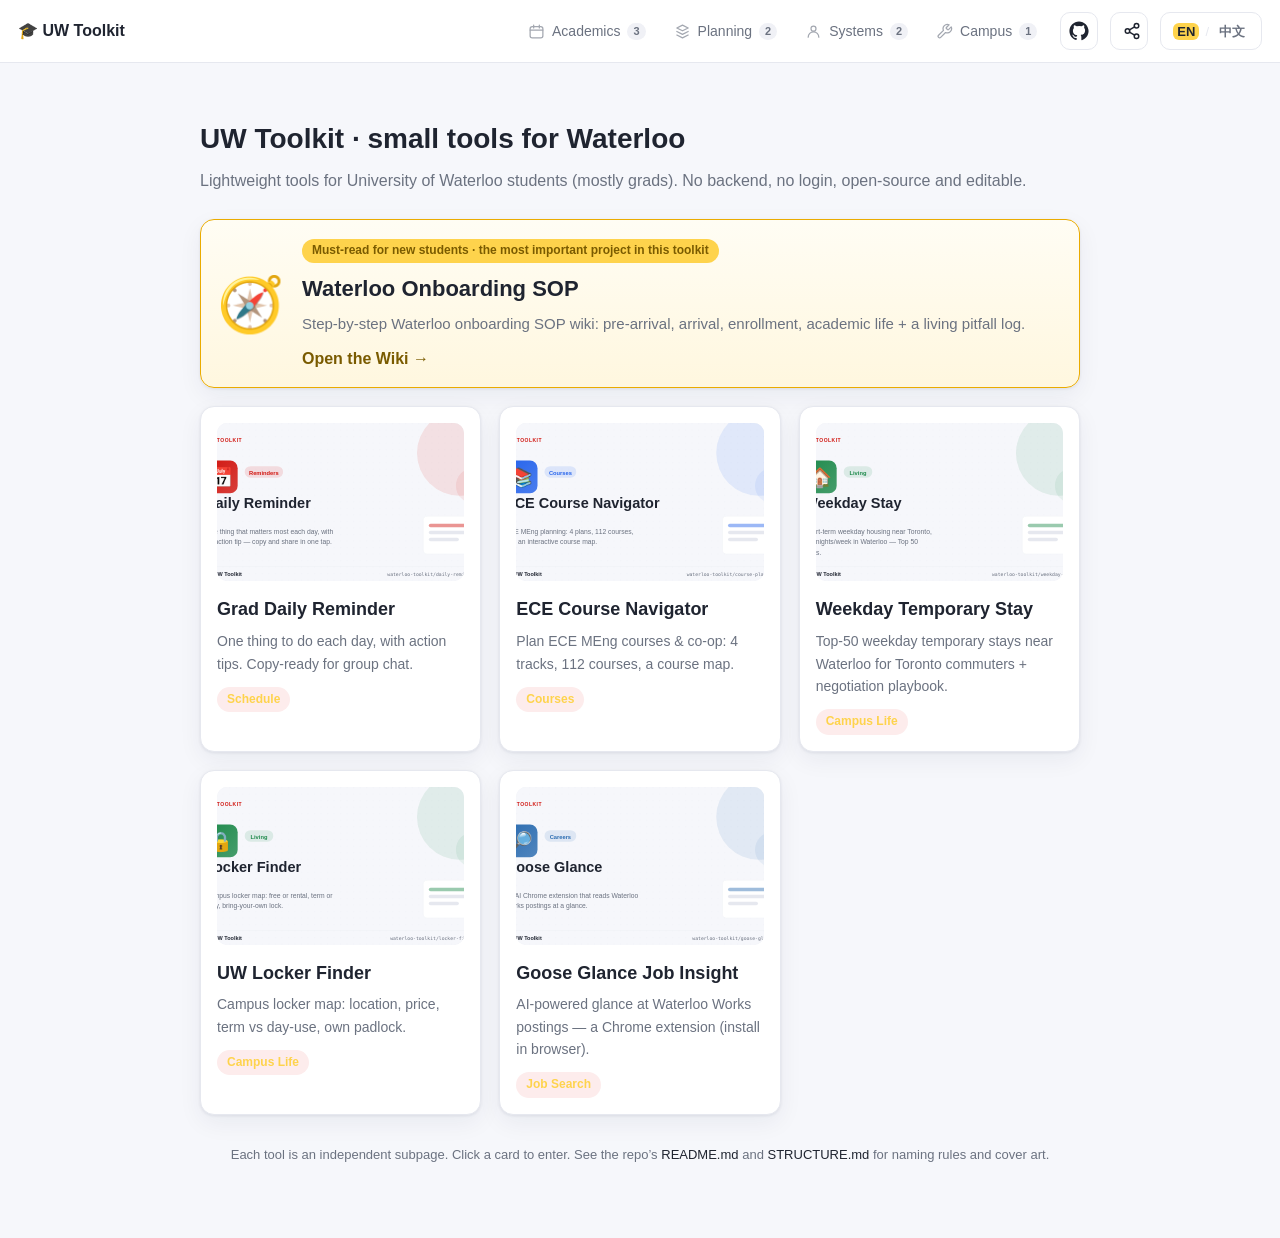
==== commit 158622dc: "seo: sitemap.xml + robots.txt + 全站元数据（description / OG / twitter） - 新增根级 sitemap.xml（7 URL，lastmod=2" ====
--- a/index.html
+++ b/index.html
@@ -3,6 +3,12 @@
 <head>
   <meta charset="UTF-8" />
   <meta name="viewport" content="width=device-width, initial-scale=1.0" />
+  <!-- SEO: Open Graph / Twitter（静态英文，供爬虫与分享卡片） -->
+    <meta property="og:title" content="UW Toolkit · lightweight tools for Waterloo students" />
+    <meta property="og:type" content="website" />
+    <meta property="og:url" content="https://hairuoliu.github.io/waterloo-toolkit/" />
+    <meta name="twitter:card" content="summary" />
+  <meta name="description" content="UW Toolkit — lightweight tools for University of Waterloo students: onboarding SOP, grad deadlines calendar, ECE course planner, housing, lockers & more." />
   <title data-i18n="home.title">UW Toolkit · lightweight tools for Waterloo students</title>
   <link rel="stylesheet" href="assets/style.css" />
   <link rel="stylesheet" href="assets/nav.css" />
